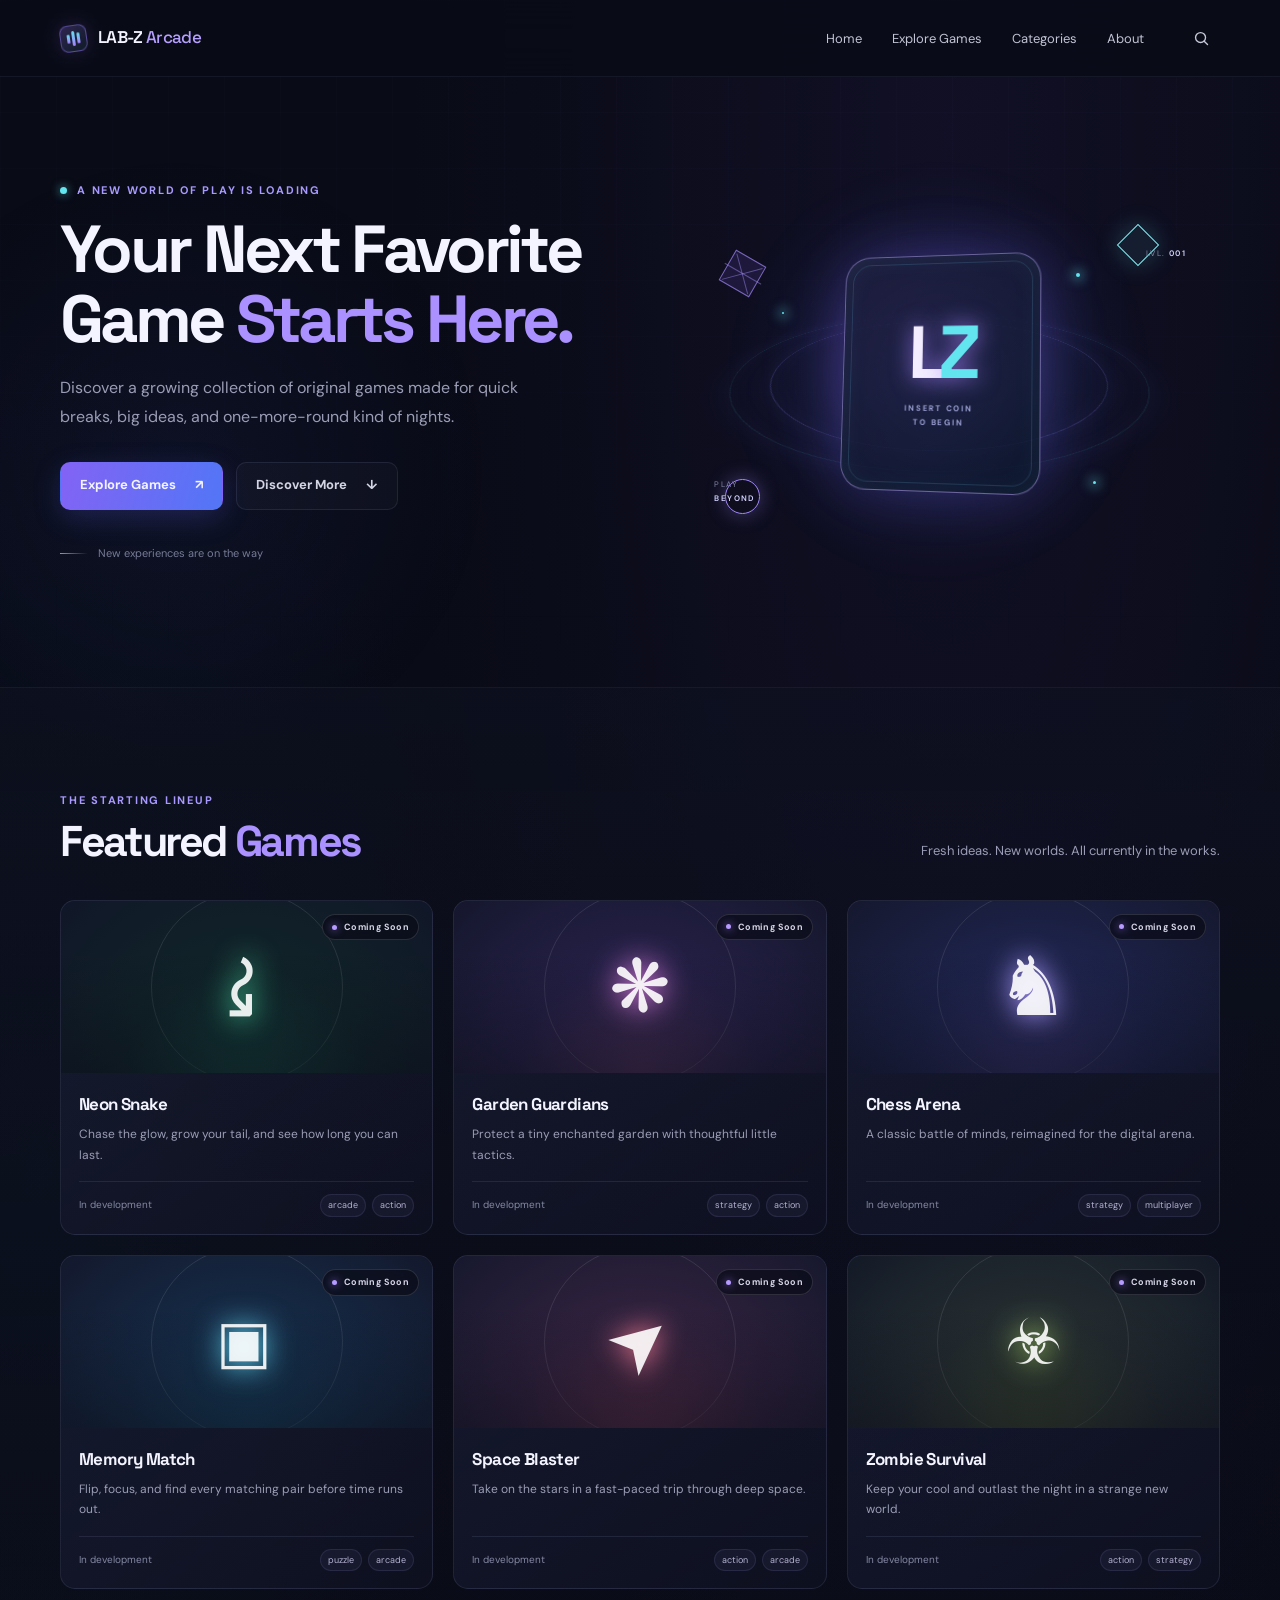
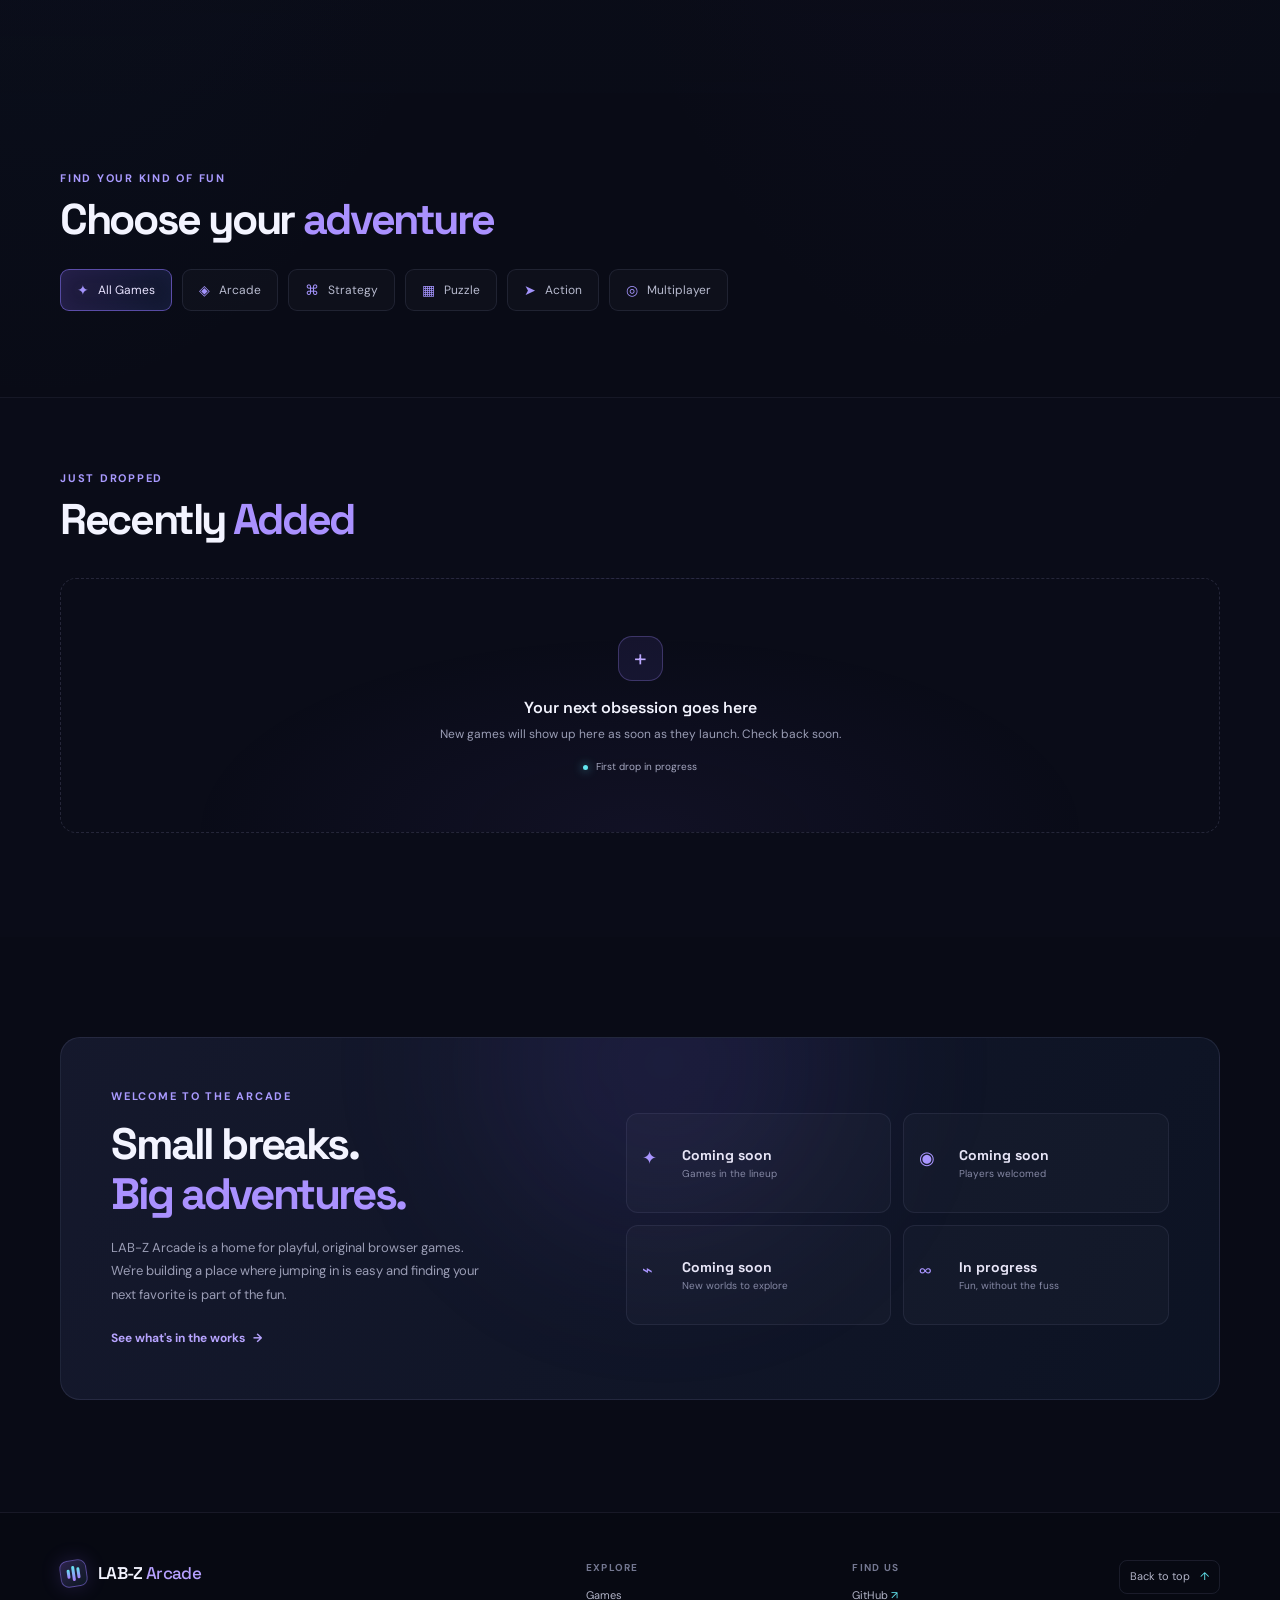
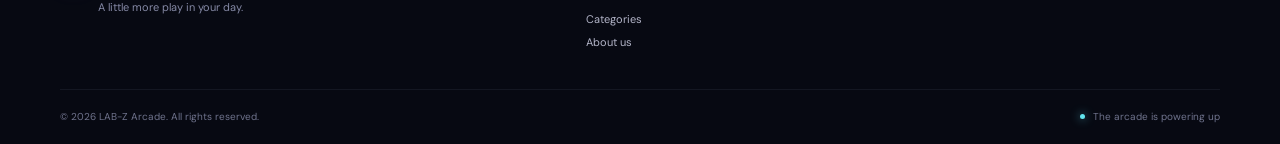
==== index.html @ 56496c16 "Stage 1: homepage foundation" ====
<!doctype html>
<html lang="en">
<head>
  <meta charset="utf-8">
  <meta name="viewport" content="width=device-width, initial-scale=1">
  <meta name="theme-color" content="#090b16">
  <meta name="description" content="Discover your next favorite browser game at LAB-Z Arcade. A home for bold, original games—coming soon.">
  <title>LAB-Z Arcade — Your Next Favorite Game Starts Here</title>
  <link rel="preconnect" href="https://fonts.googleapis.com">
  <link rel="preconnect" href="https://fonts.gstatic.com" crossorigin>
  <link href="https://fonts.googleapis.com/css2?family=DM+Sans:wght@400;500;600;700&family=Space+Grotesk:wght@400;500;600;700&display=swap" rel="stylesheet">
  <link rel="stylesheet" href="css/style.css">
  <link rel="stylesheet" href="css/responsive.css">
  <script src="js/games.js" defer></script>
  <script src="js/app.js" defer></script>
</head>
<body>
  <a class="skip-link" href="#main">Skip to content</a>
  <header class="site-header" id="top">
    <nav class="navbar page-shell" aria-label="Main navigation">
      <a class="brand" href="#top" aria-label="LAB-Z Arcade home">
        <span class="brand-mark" aria-hidden="true"><span></span><span></span><span></span></span>
        <span>LAB-Z <strong>Arcade</strong></span>
      </a>
      <button class="menu-toggle icon-button" type="button" aria-expanded="false" aria-controls="primary-menu" aria-label="Open navigation menu">
        <span></span><span></span>
      </button>
      <div class="nav-panel" id="primary-menu">
        <ul class="nav-links">
          <li><a href="#top">Home</a></li>
          <li><a href="#games">Explore Games</a></li>
          <li><a href="#categories">Categories</a></li>
          <li><a href="#about">About</a></li>
        </ul>
        <div class="nav-search">
          <label class="sr-only" for="game-search">Search games</label>
          <input id="game-search" class="search-input" type="search" placeholder="Search games..." autocomplete="off" tabindex="-1">
          <button class="search-toggle icon-button" type="button" aria-label="Open game search" aria-expanded="false" aria-controls="game-search">
            <svg viewBox="0 0 24 24" aria-hidden="true"><circle cx="10.8" cy="10.8" r="6.3"></circle><path d="m15.4 15.4 4.2 4.2"></path></svg>
          </button>
        </div>
      </div>
    </nav>
  </header>

  <main id="main">
    <section class="hero page-shell" aria-labelledby="hero-title">
      <div class="hero-copy">
        <p class="eyebrow"><span class="status-dot"></span> A new world of play is loading</p>
        <h1 id="hero-title">Your Next Favorite Game <span>Starts Here.</span></h1>
        <p class="hero-description">Discover a growing collection of original games made for quick breaks, big ideas, and one-more-round kind of nights.</p>
        <div class="hero-actions">
          <a class="button button-primary" href="#games">Explore Games <span aria-hidden="true">↗</span></a>
          <a class="button button-quiet" href="#about">Discover More <span aria-hidden="true">↓</span></a>
        </div>
        <div class="hero-note"><span class="note-line"></span> New experiences are on the way</div>
      </div>
      <div class="hero-art" role="img" aria-label="Abstract neon arcade portal with floating geometric shapes">
        <div class="art-orbit orbit-one"></div>
        <div class="art-orbit orbit-two"></div>
        <div class="art-glow"></div>
        <div class="art-core"><span class="core-symbol">L<span>Z</span></span><span class="core-caption">INSERT COIN<br>TO BEGIN</span></div>
        <span class="float-shape shape-diamond"></span>
        <span class="float-shape shape-ring"></span>
        <span class="float-shape shape-cube" aria-hidden="true"><i></i><i></i><i></i></span>
        <span class="art-spark spark-one"></span><span class="art-spark spark-two"></span><span class="art-spark spark-three"></span>
        <span class="art-label label-left">PLAY<br><b>BEYOND</b></span>
        <span class="art-label label-right">LVL. <b>001</b></span>
      </div>
    </section>

    <section class="featured-section section-space" id="games" aria-labelledby="games-title">
      <div class="page-shell">
        <div class="section-heading">
          <div>
            <p class="eyebrow">The starting lineup</p>
            <h2 id="games-title">Featured <span>Games</span></h2>
          </div>
          <p class="section-intro">Fresh ideas. New worlds. All currently in the works.</p>
        </div>
        <div class="game-grid" id="game-grid" aria-live="polite"></div>
        <p class="filter-empty" id="filter-empty" hidden>No games match that search. Try another title or category.</p>
      </div>
    </section>

    <section class="category-section section-space" id="categories" aria-labelledby="categories-title">
      <div class="page-shell">
        <div class="section-heading compact-heading">
          <div>
            <p class="eyebrow">Find your kind of fun</p>
            <h2 id="categories-title">Choose your <span>adventure</span></h2>
          </div>
        </div>
        <div class="category-list" role="group" aria-label="Filter games by category">
          <button class="category-chip is-active" type="button" data-category="all" aria-pressed="true"><span aria-hidden="true">✦</span> All Games</button>
          <button class="category-chip" type="button" data-category="arcade" aria-pressed="false"><span aria-hidden="true">◈</span> Arcade</button>
          <button class="category-chip" type="button" data-category="strategy" aria-pressed="false"><span aria-hidden="true">⌘</span> Strategy</button>
          <button class="category-chip" type="button" data-category="puzzle" aria-pressed="false"><span aria-hidden="true">▦</span> Puzzle</button>
          <button class="category-chip" type="button" data-category="action" aria-pressed="false"><span aria-hidden="true">➤</span> Action</button>
          <button class="category-chip" type="button" data-category="multiplayer" aria-pressed="false"><span aria-hidden="true">◎</span> Multiplayer</button>
        </div>
      </div>
    </section>

    <section class="recent-section section-space" aria-labelledby="recent-title">
      <div class="page-shell">
        <div class="section-heading">
          <div>
            <p class="eyebrow">Just dropped</p>
            <h2 id="recent-title">Recently <span>Added</span></h2>
          </div>
        </div>
        <div class="recent-empty">
          <div class="empty-icon" aria-hidden="true"><span>+</span></div>
          <p class="empty-kicker">Your next obsession goes here</p>
          <p>New games will show up here as soon as they launch. Check back soon.</p>
          <span class="coming-soon-pill"><span class="status-dot"></span> First drop in progress</span>
        </div>
      </div>
    </section>

    <section class="about-section section-space" id="about" aria-labelledby="about-title">
      <div class="page-shell about-panel">
        <div class="about-copy">
          <p class="eyebrow">Welcome to the arcade</p>
          <h2 id="about-title">Small breaks.<br><span>Big adventures.</span></h2>
          <p>LAB-Z Arcade is a home for playful, original browser games. We're building a place where jumping in is easy and finding your next favorite is part of the fun.</p>
          <a class="text-link" href="#games">See what's in the works <span aria-hidden="true">→</span></a>
        </div>
        <div class="stats-grid" aria-label="Arcade details">
          <div class="stat-card"><span class="stat-icon" aria-hidden="true">✦</span><strong>Coming soon</strong><span>Games in the lineup</span></div>
          <div class="stat-card"><span class="stat-icon" aria-hidden="true">◉</span><strong>Coming soon</strong><span>Players welcomed</span></div>
          <div class="stat-card"><span class="stat-icon" aria-hidden="true">⌁</span><strong>Coming soon</strong><span>New worlds to explore</span></div>
          <div class="stat-card"><span class="stat-icon" aria-hidden="true">∞</span><strong>In progress</strong><span>Fun, without the fuss</span></div>
        </div>
      </div>
    </section>
  </main>

  <footer class="site-footer">
    <div class="page-shell footer-main">
      <div class="footer-brand">
        <a class="brand" href="#top" aria-label="LAB-Z Arcade home">
          <span class="brand-mark" aria-hidden="true"><span></span><span></span><span></span></span>
          <span>LAB-Z <strong>Arcade</strong></span>
        </a>
        <p>A little more play in your day.</p>
      </div>
      <div class="footer-nav">
        <p class="footer-label">Explore</p>
        <a href="#games">Games</a>
        <a href="#categories">Categories</a>
        <a href="#about">About us</a>
      </div>
      <div class="footer-nav">
        <p class="footer-label">Find us</p>
        <a href="https://github.com/" target="_blank" rel="noopener noreferrer">GitHub <span aria-hidden="true">↗</span></a>
      </div>
      <a class="back-to-top" href="#top">Back to top <span aria-hidden="true">↑</span></a>
    </div>
    <div class="page-shell footer-bottom">
      <span>© <span id="current-year"></span> LAB-Z Arcade. All rights reserved.</span>
      <span class="footer-status"><span class="status-dot"></span> The arcade is powering up</span>
    </div>
  </footer>
</body>
</html>
---- css/style.css ----
:root {
  color-scheme: dark;
  --bg: #090b16;
  --bg-soft: #0e1120;
  --surface: rgba(20, 24, 43, .78);
  --surface-solid: #121629;
  --line: rgba(165, 175, 219, .12);
  --text: #f3f4ff;
  --muted: #9a9db5;
  --purple: #a77bff;
  --blue: #638aff;
  --cyan: #62e5ee;
  --font-display: "Space Grotesk", "Segoe UI", sans-serif;
  --font-body: "DM Sans", "Segoe UI", sans-serif;
}

* { box-sizing: border-box; }
html { scroll-behavior: smooth; scroll-padding-top: 92px; }
body {
  min-width: 320px;
  margin: 0;
  overflow-x: hidden;
  background:
    radial-gradient(ellipse at 74% 4%, rgba(74, 49, 146, .12), transparent 34rem),
    radial-gradient(ellipse at 3% 35%, rgba(29, 90, 139, .08), transparent 30rem),
    var(--bg);
  color: var(--text);
  font-family: var(--font-body);
  font-size: 15px;
  line-height: 1.6;
}
body::before {
  position: fixed;
  z-index: -1;
  inset: 0;
  background-image: linear-gradient(rgba(138, 150, 210, .025) 1px, transparent 1px), linear-gradient(90deg, rgba(138, 150, 210, .025) 1px, transparent 1px);
  background-size: 56px 56px;
  content: "";
  mask-image: linear-gradient(to bottom, black, transparent 78%);
  pointer-events: none;
}
a { color: inherit; text-decoration: none; }
button, input { font: inherit; }
button { color: inherit; }
button:focus-visible, a:focus-visible, input:focus-visible {
  outline: 2px solid var(--cyan);
  outline-offset: 4px;
}
::selection { color: #080a13; background: var(--cyan); }
.page-shell { width: min(1160px, calc(100% - 64px)); margin-inline: auto; }
.section-space { padding-block: 104px; }
.sr-only {
  position: absolute;
  width: 1px;
  height: 1px;
  overflow: hidden;
  clip: rect(0, 0, 0, 0);
  white-space: nowrap;
  clip-path: inset(50%);
}
.skip-link {
  position: fixed;
  z-index: 20;
  top: 12px;
  left: 12px;
  padding: 10px 16px;
  transform: translateY(-160%);
  border-radius: 8px;
  background: var(--cyan);
  color: #090b16;
  font-weight: 700;
}
.skip-link:focus { transform: translateY(0); }

.site-header {
  position: sticky;
  z-index: 10;
  top: 0;
  border-bottom: 1px solid rgba(165, 175, 219, .08);
  background: rgba(9, 11, 22, .82);
  backdrop-filter: blur(18px);
}
.navbar { display: flex; min-height: 76px; align-items: center; justify-content: space-between; }
.brand { display: inline-flex; align-items: center; gap: 11px; font-family: var(--font-display); font-size: 17px; font-weight: 600; letter-spacing: -.04em; white-space: nowrap; }
.brand strong { color: #b6a0ff; font-weight: 500; }
.brand-mark { display: inline-flex; width: 27px; height: 27px; align-items: center; justify-content: center; gap: 2px; border: 1px solid rgba(149, 122, 255, .48); border-radius: 8px; background: linear-gradient(145deg, rgba(160, 116, 255, .25), rgba(90, 221, 239, .08)); box-shadow: 0 0 20px rgba(151, 110, 255, .18); transform: rotate(-8deg); }
.brand-mark span { width: 3px; border-radius: 5px; background: linear-gradient(var(--cyan), var(--purple)); }
.brand-mark span:nth-child(1) { height: 9px; }
.brand-mark span:nth-child(2) { height: 15px; }
.brand-mark span:nth-child(3) { height: 11px; }
.nav-panel, .nav-links { display: flex; align-items: center; }
.nav-panel { gap: 30px; }
.nav-links { gap: 30px; margin: 0; padding: 0; list-style: none; }
.nav-links a { color: #c2c4d5; font-size: 13px; transition: color .2s ease; }
.nav-links a:hover, .footer-nav a:hover { color: var(--cyan); }
.nav-search { display: flex; align-items: center; gap: 8px; }
.search-input { width: 0; min-width: 0; padding: 8px 0; border: 0; border-bottom: 1px solid transparent; outline: 0; background: transparent; color: var(--text); opacity: 0; transition: width .25s ease, opacity .2s ease, border-color .2s ease; }
.nav-search.is-open .search-input { width: 180px; border-color: rgba(98, 229, 238, .38); opacity: 1; }
.search-input::placeholder { color: #777b96; }
.icon-button { display: inline-grid; width: 38px; height: 38px; place-items: center; padding: 0; border: 1px solid transparent; border-radius: 10px; background: transparent; cursor: pointer; transition: border-color .2s ease, background .2s ease; }
.icon-button:hover { border-color: var(--line); background: rgba(255,255,255,.04); }
.search-toggle svg { width: 19px; fill: none; stroke: #c7c9da; stroke-linecap: round; stroke-width: 1.7; }
.menu-toggle { display: none; }

.hero { position: relative; display: grid; min-height: 610px; grid-template-columns: 1fr 1fr; align-items: center; gap: 36px; padding-block: 72px 92px; }
.hero::after { position: absolute; z-index: -1; top: 11%; left: -18%; width: 650px; height: 650px; border-radius: 50%; background: radial-gradient(circle, rgba(55, 75, 181, .09), transparent 68%); content: ""; animation: ambient 10s ease-in-out infinite alternate; }
.hero-copy { position: relative; z-index: 1; max-width: 565px; }
.eyebrow { margin: 0 0 16px; color: #a99aff; font-size: 11px; font-weight: 700; letter-spacing: .16em; text-transform: uppercase; }
.hero .eyebrow { display: flex; align-items: center; gap: 10px; }
.status-dot { display: inline-block; width: 7px; height: 7px; flex: 0 0 auto; border-radius: 50%; background: var(--cyan); box-shadow: 0 0 10px rgba(98, 229, 238, .76); }
h1, h2, p { margin-top: 0; }
h1, h2 { font-family: var(--font-display); letter-spacing: -.055em; }
h1 { max-width: 600px; margin-bottom: 20px; font-size: clamp(46px, 5.2vw, 69px); line-height: 1.04; }
h1 span, h2 span { color: #aa91ff; }
.hero-description { max-width: 475px; margin-bottom: 30px; color: var(--muted); font-size: 16px; line-height: 1.8; }
.hero-actions { display: flex; flex-wrap: wrap; align-items: center; gap: 13px; }
.button { display: inline-flex; min-height: 48px; align-items: center; justify-content: center; gap: 19px; padding: 0 19px; border: 1px solid transparent; border-radius: 10px; font-size: 13px; font-weight: 700; transition: transform .2s ease, box-shadow .2s ease, border-color .2s ease, background .2s ease; }
.button:hover { transform: translateY(-2px); }
.button-primary { background: linear-gradient(105deg, #8363f5, #5276f6); box-shadow: 0 8px 28px rgba(99, 99, 246, .22); }
.button-primary:hover { box-shadow: 0 10px 34px rgba(99, 99, 246, .4); }
.button-quiet { border-color: var(--line); background: rgba(255,255,255,.025); color: #d3d4e4; }
.button-quiet:hover { border-color: rgba(98, 229, 238, .35); background: rgba(98, 229, 238, .05); }
.hero-note { display: flex; align-items: center; gap: 10px; margin-top: 35px; color: #777b96; font-size: 11px; }
.note-line { width: 28px; height: 1px; background: linear-gradient(90deg, var(--purple), transparent); }

.hero-art { position: relative; display: grid; min-height: 430px; place-items: center; isolation: isolate; perspective: 700px; }
.hero-art::before { position: absolute; z-index: -2; width: 76%; aspect-ratio: 1; border-radius: 50%; background: radial-gradient(circle, rgba(112, 80, 233, .22), rgba(48, 74, 165, .09) 42%, transparent 70%); content: ""; }
.art-orbit { position: absolute; width: 330px; height: 330px; border: 1px solid rgba(141, 132, 255, .24); border-radius: 50%; transform: rotateX(68deg) rotateZ(-24deg); box-shadow: 0 0 32px rgba(99, 99, 246, .08), inset 0 0 28px rgba(99, 99, 246, .06); }
.orbit-two { width: 405px; height: 405px; border-color: rgba(83, 218, 237, .12); transform: rotateX(69deg) rotateZ(39deg); }
.art-glow { position: absolute; width: 178px; height: 178px; border-radius: 50%; background: linear-gradient(140deg, rgba(142, 100, 255, .42), rgba(67, 194, 240, .24)); filter: blur(42px); animation: glow 4s ease-in-out infinite alternate; }
.art-core { position: relative; display: flex; width: 202px; height: 238px; flex-direction: column; align-items: center; justify-content: center; gap: 12px; border: 1px solid rgba(189, 171, 255, .51); border-radius: 26px; background: linear-gradient(145deg, rgba(30, 30, 63, .85), rgba(12, 21, 43, .8)); box-shadow: 0 0 60px rgba(116, 94, 255, .24), inset 0 0 30px rgba(98, 229, 238, .07); transform: rotateY(-12deg) rotateX(5deg); }
.art-core::before { position: absolute; inset: 7px; border: 1px solid rgba(116, 220, 244, .15); border-radius: 20px; content: ""; }
.core-symbol { color: #f3edff; font-family: var(--font-display); font-size: 75px; font-weight: 700; letter-spacing: -.13em; line-height: 1; text-shadow: 0 0 22px rgba(165, 131, 255, .8); }
.core-symbol span { color: var(--cyan); }
.core-caption { color: #9da2d6; font-size: 8px; font-weight: 700; letter-spacing: .22em; line-height: 1.65; text-align: center; }
.float-shape { position: absolute; display: block; }
.shape-diamond { top: 17%; right: 12%; width: 30px; height: 30px; border: 1px solid #83e9ee; background: rgba(98, 229, 238, .08); box-shadow: 0 0 24px rgba(98, 229, 238, .25); transform: rotate(45deg); animation: drift 5s ease-in-out infinite; }
.shape-ring { bottom: 17%; left: 12%; width: 35px; height: 35px; border: 1px solid #a48aff; border-radius: 50%; box-shadow: 0 0 19px rgba(164, 138, 255, .35); animation: drift 6s ease-in-out infinite reverse; }
.shape-cube { top: 23%; left: 12%; display: flex; width: 35px; height: 35px; align-items: center; justify-content: center; border: 1px solid rgba(169, 145, 255, .65); background: rgba(79, 61, 143, .25); transform: rotate(30deg); }
.shape-cube i { position: absolute; width: 1px; height: 42px; background: rgba(169, 145, 255, .45); transform: rotate(45deg); }
.shape-cube i:nth-child(2) { transform: rotate(-45deg); }
.shape-cube i:nth-child(3) { width: 42px; height: 1px; transform: none; }
.art-spark { position: absolute; width: 4px; height: 4px; border-radius: 50%; background: var(--cyan); box-shadow: 0 0 12px 3px rgba(98, 229, 238, .55); }
.spark-one { top: 27%; right: 25%; }
.spark-two { bottom: 24%; right: 22%; width: 3px; height: 3px; }
.spark-three { top: 36%; left: 22%; width: 2px; height: 2px; }
.art-label { position: absolute; color: #8488a5; font-size: 8px; letter-spacing: .18em; line-height: 1.7; }
.art-label b { color: #d5d2ff; font-weight: 600; }
.label-left { bottom: 19%; left: 10%; }
.label-right { top: 21%; right: 6%; }

.featured-section { position: relative; border-top: 1px solid rgba(165,175,219,.07); background: linear-gradient(180deg, rgba(15,18,33,.52), rgba(12,14,26,.35)); }
.section-heading { display: flex; align-items: end; justify-content: space-between; gap: 28px; margin-bottom: 34px; }
.section-heading .eyebrow { margin-bottom: 7px; }
h2 { margin-bottom: 0; font-size: clamp(32px, 4vw, 43px); line-height: 1.15; }
.section-intro { max-width: 310px; margin-bottom: 4px; color: var(--muted); font-size: 13px; text-align: right; }
.game-grid { display: grid; grid-template-columns: repeat(3, minmax(0, 1fr)); gap: 20px; }
.game-card { position: relative; min-width: 0; overflow: hidden; border: 1px solid var(--line); border-radius: 15px; background: linear-gradient(145deg, rgba(25,29,51,.88), rgba(15,18,33,.88)); transition: transform .24s ease, border-color .24s ease, box-shadow .24s ease; }
.game-card:hover { transform: translateY(-5px); border-color: rgba(158, 133, 255, .38); box-shadow: 0 16px 38px rgba(0, 0, 0, .24), 0 0 22px rgba(130, 101, 255, .06); }
.game-art { position: relative; display: grid; height: 172px; overflow: hidden; place-items: center; isolation: isolate; background: var(--card-background); }
.game-art::before { position: absolute; z-index: -1; inset: 0; background: linear-gradient(0deg, rgba(11,13,24,.5), transparent 70%); content: ""; }
.game-art::after { position: absolute; z-index: -2; top: 50%; left: 50%; width: 190px; height: 190px; border: 1px solid rgba(255,255,255,.1); border-radius: 50%; content: ""; transform: translate(-50%,-50%); }
.game-glyph { color: rgba(255,255,255,.9); font-family: var(--font-display); font-size: 74px; line-height: 1; text-shadow: 0 0 28px var(--glyph-glow); }
.game-art[data-art="snake"] { --card-background: radial-gradient(ellipse at 50% 115%, #14453e, #102328 48%, #101728); --glyph-glow: #50edb0; }
.game-art[data-art="garden"] { --card-background: radial-gradient(ellipse at 50% 110%, #4d3059, #241f45 48%, #15172d); --glyph-glow: #e783ed; }
.game-art[data-art="chess"] { --card-background: radial-gradient(ellipse at 50% 110%, #35316c, #1d234b 50%, #15182e); --glyph-glow: #a998ff; }
.game-art[data-art="memory"] { --card-background: radial-gradient(ellipse at 50% 110%, #16415f, #152944 50%, #13182c); --glyph-glow: #62dbfa; }
.game-art[data-art="space"] { --card-background: radial-gradient(ellipse at 50% 110%, #5b2d49, #30213d 48%, #16182e); --glyph-glow: #ff829c; }
.game-art[data-art="zombie"] { --card-background: radial-gradient(ellipse at 50% 110%, #3c4930, #242c30 48%, #131a27); --glyph-glow: #b4e56f; }
.game-art[data-art="snake"] .game-glyph { transform: rotate(90deg); }
.game-art[data-art="garden"] .game-glyph { transform: rotate(-8deg); }
.game-art[data-art="chess"] .game-glyph { font-size: 82px; }
.game-art[data-art="memory"] .game-glyph { font-size: 59px; letter-spacing: .1em; }
.game-art[data-art="space"] .game-glyph { transform: rotate(-40deg); }
.game-art[data-art="zombie"] .game-glyph { font-size: 64px; }
.game-badge { position: absolute; top: 13px; right: 13px; display: inline-flex; align-items: center; gap: 7px; padding: 5px 9px; border: 1px solid rgba(255,255,255,.13); border-radius: 20px; background: rgba(10,12,24,.72); color: #d5d4e6; font-size: 9px; font-weight: 700; letter-spacing: .04em; backdrop-filter: blur(8px); }
.game-badge::before { width: 5px; height: 5px; border-radius: 50%; background: #b59aff; box-shadow: 0 0 8px #a77bff; content: ""; }
.game-info { padding: 18px 18px 17px; }
.game-info h3 { margin: 0 0 6px; font-family: var(--font-display); font-size: 17px; letter-spacing: -.035em; }
.game-info p { min-height: 42px; margin: 0 0 15px; color: var(--muted); font-size: 12px; line-height: 1.7; }
.game-meta { display: flex; align-items: center; justify-content: space-between; gap: 10px; padding-top: 12px; border-top: 1px solid var(--line); color: #8589a5; font-size: 10px; }
.game-categories { display: flex; flex-wrap: wrap; gap: 6px; }
.game-tag { padding: 3px 7px; border: 1px solid rgba(157,146,224,.13); border-radius: 20px; background: rgba(157,146,224,.06); color: #b4b1d1; font-size: 9px; }
.filter-empty { margin: 20px 0 0; padding: 26px; border: 1px dashed var(--line); border-radius: 12px; color: var(--muted); text-align: center; }

.category-section { padding-top: 77px; padding-bottom: 86px; }
.compact-heading { margin-bottom: 25px; }
.category-list { display: flex; flex-wrap: wrap; gap: 10px; }
.category-chip { display: inline-flex; min-height: 42px; align-items: center; gap: 9px; padding: 0 16px; border: 1px solid var(--line); border-radius: 9px; background: rgba(255,255,255,.025); color: #b8bbcf; font-size: 12px; cursor: pointer; transition: color .2s ease, border-color .2s ease, background .2s ease, box-shadow .2s ease; }
.category-chip span { color: #a393fb; font-size: 14px; }
.category-chip:hover { border-color: rgba(158, 133, 255, .4); color: var(--text); }
.category-chip.is-active { border-color: rgba(143, 118, 255, .55); background: linear-gradient(110deg, rgba(132, 98, 240, .2), rgba(73, 113, 226, .12)); color: #e8e3ff; box-shadow: inset 0 0 18px rgba(143, 118, 255, .06); }

.recent-section { padding-top: 72px; border-top: 1px solid rgba(165,175,219,.07); background: rgba(14,17,31,.38); }
.recent-empty { display: flex; min-height: 255px; flex-direction: column; align-items: center; justify-content: center; padding: 32px 20px; border: 1px dashed rgba(159, 159, 205, .18); border-radius: 16px; background: radial-gradient(ellipse at 50% 100%, rgba(108, 79, 194, .08), transparent 55%); text-align: center; }
.empty-icon { display: grid; width: 45px; height: 45px; margin-bottom: 14px; place-items: center; border: 1px solid rgba(164,139,255,.28); border-radius: 14px; background: rgba(132,98,240,.1); color: #bba8ff; font-size: 23px; }
.empty-kicker { margin-bottom: 4px; font-family: var(--font-display); font-size: 16px; font-weight: 600; }
.recent-empty > p:not(.empty-kicker) { max-width: 410px; margin-bottom: 15px; color: var(--muted); font-size: 12px; }
.coming-soon-pill { display: inline-flex; align-items: center; gap: 8px; color: #a6a8c0; font-size: 10px; }
.coming-soon-pill .status-dot { width: 5px; height: 5px; }

.about-section { padding-top: 100px; padding-bottom: 112px; }
.about-panel { position: relative; display: grid; grid-template-columns: .9fr 1.1fr; gap: 70px; padding: 50px; overflow: hidden; border: 1px solid var(--line); border-radius: 20px; background: linear-gradient(120deg, rgba(23,26,47,.9), rgba(14,20,37,.9)); }
.about-panel::before { position: absolute; top: -150px; left: 37%; width: 350px; height: 350px; border-radius: 50%; background: rgba(106, 81, 215, .12); filter: blur(80px); content: ""; pointer-events: none; }
.about-copy, .stats-grid { position: relative; }
.about-copy .eyebrow { margin-bottom: 13px; }
.about-copy h2 { margin-bottom: 16px; font-size: clamp(34px, 4vw, 44px); }
.about-copy > p:not(.eyebrow) { max-width: 375px; margin-bottom: 19px; color: var(--muted); font-size: 13px; line-height: 1.8; }
.text-link { color: #b7a4ff; font-size: 12px; font-weight: 700; }
.text-link span { padding-left: 5px; }
.text-link:hover { color: var(--cyan); }
.stats-grid { display: grid; grid-template-columns: repeat(2, minmax(0, 1fr)); gap: 12px; align-content: center; }
.stat-card { display: grid; min-height: 100px; grid-template-columns: 30px 1fr; align-content: center; column-gap: 10px; padding: 15px; border: 1px solid rgba(165,175,219,.1); border-radius: 12px; background: rgba(255,255,255,.025); }
.stat-icon { grid-row: span 2; color: #a995ff; font-size: 18px; }
.stat-card strong { color: #e7e5f7; font-family: var(--font-display); font-size: 14px; }
.stat-card > span:last-child { color: #8589a5; font-size: 10px; }

.site-footer { border-top: 1px solid rgba(165,175,219,.1); background: rgba(7,9,17,.6); }
.footer-main { display: grid; grid-template-columns: 1.5fr .7fr .7fr auto; gap: 40px; padding-block: 47px 37px; }
.footer-brand > p { margin: 12px 0 0 38px; color: #8589a5; font-size: 11px; }
.footer-nav { display: flex; flex-direction: column; align-items: flex-start; gap: 6px; }
.footer-label { margin: 0 0 5px; color: #747891; font-size: 10px; font-weight: 700; letter-spacing: .13em; text-transform: uppercase; }
.footer-nav a, .back-to-top { color: #b3b5c8; font-size: 11px; transition: color .2s ease; }
.footer-nav a span { color: var(--cyan); }
.back-to-top { align-self: start; padding: 7px 10px; border: 1px solid var(--line); border-radius: 8px; }
.back-to-top span { padding-left: 7px; color: var(--cyan); }
.back-to-top:hover { border-color: rgba(98,229,238,.35); color: var(--cyan); }
.footer-bottom { display: flex; min-height: 55px; align-items: center; justify-content: space-between; gap: 15px; border-top: 1px solid rgba(165,175,219,.08); color: #70748d; font-size: 10px; }
.footer-status { display: inline-flex; align-items: center; gap: 8px; }
.footer-status .status-dot { width: 5px; height: 5px; }

@keyframes ambient { from { opacity: .6; transform: translateY(-7px); } to { opacity: 1; transform: translateY(12px); } }
@keyframes glow { from { opacity: .6; transform: scale(.88); } to { opacity: 1; transform: scale(1.12); } }
@keyframes drift { 0%, 100% { translate: 0 0; } 50% { translate: 0 -12px; } }

@media (prefers-reduced-motion: reduce) {
  *, *::before, *::after { scroll-behavior: auto !important; animation-duration: .01ms !important; animation-iteration-count: 1 !important; transition-duration: .01ms !important; }
}
---- css/responsive.css ----
@media (max-width: 900px) {
  .page-shell { width: min(100% - 48px, 760px); }
  .nav-panel { gap: 18px; }
  .nav-links { gap: 19px; }
  .nav-links a { font-size: 12px; }
  .hero { min-height: 560px; gap: 10px; }
  .hero-art { min-height: 365px; transform: scale(.88); }
  .game-grid { grid-template-columns: repeat(2, minmax(0, 1fr)); }
  .about-panel { gap: 35px; padding: 38px; }
  .footer-main { grid-template-columns: 1.2fr .7fr .7fr; }
  .back-to-top { grid-column: 3; grid-row: 1; justify-self: end; }
}

@media (max-width: 680px) {
  html { scroll-padding-top: 72px; }
  .page-shell { width: calc(100% - 40px); }
  .hero { overflow: clip; }
  .section-space { padding-block: 72px; }
  .navbar { min-height: 66px; }
  .menu-toggle { display: inline-flex; flex-direction: column; justify-content: center; gap: 5px; }
  .menu-toggle span { display: block; width: 18px; height: 2px; border-radius: 2px; background: #d9d9e8; transition: transform .2s ease; }
  .menu-toggle[aria-expanded="true"] span:first-child { transform: translateY(3.5px) rotate(45deg); }
  .menu-toggle[aria-expanded="true"] span:last-child { transform: translateY(-3.5px) rotate(-45deg); }
  .nav-panel { position: absolute; top: calc(100% + 1px); right: 0; left: 0; display: none; align-items: stretch; gap: 14px; padding: 15px 20px 20px; border-bottom: 1px solid var(--line); background: rgba(10,12,24,.98); box-shadow: 0 18px 28px rgba(0,0,0,.25); }
  .nav-panel.is-open { display: flex; flex-direction: column; }
  .nav-links { display: flex; flex-direction: column; align-items: stretch; gap: 0; }
  .nav-links li { border-bottom: 1px solid rgba(165,175,219,.08); }
  .nav-links a { display: block; padding: 12px 3px; font-size: 14px; }
  .nav-search { justify-content: flex-end; }
  .nav-search.is-open { justify-content: space-between; }
  .nav-search.is-open .search-input { width: 100%; }
  .search-input { order: 0; }
  .search-toggle { flex: 0 0 auto; }
  .hero { min-height: 0; grid-template-columns: 1fr; gap: 0; padding-block: 65px 54px; }
  .hero-copy { max-width: 530px; }
  h1 { max-width: 500px; font-size: clamp(44px, 11vw, 62px); }
  .hero-description { max-width: 450px; font-size: 14px; }
  .hero-art { min-height: 330px; margin: -4px -22px -12px; transform: scale(.83); }
  .hero-note { margin-top: 25px; }
  .section-heading { align-items: flex-start; flex-direction: column; gap: 10px; margin-bottom: 25px; }
  .section-intro { max-width: none; text-align: left; }
  .game-grid { gap: 13px; }
  .game-art { height: 145px; }
  .game-info { padding: 14px 13px; }
  .game-info h3 { font-size: 15px; }
  .game-info p { min-height: 58px; font-size: 11px; }
  .game-meta { align-items: flex-start; flex-direction: column; }
  .category-section { padding-block: 60px; }
  .category-list { gap: 8px; }
  .category-chip { min-height: 39px; padding-inline: 12px; font-size: 11px; }
  .recent-section { padding-top: 62px; }
  .about-section { padding-block: 72px; }
  .about-panel { grid-template-columns: 1fr; gap: 30px; padding: 28px 22px; }
  .stats-grid { gap: 9px; }
  .stat-card { min-height: 88px; grid-template-columns: 24px 1fr; gap: 3px 6px; padding: 12px 10px; }
  .stat-card strong { font-size: 12px; }
  .stat-card > span:last-child { font-size: 9px; }
  .footer-main { grid-template-columns: 1fr 1fr; gap: 28px 20px; }
  .footer-brand { grid-column: 1 / -1; }
  .back-to-top { grid-column: 2; grid-row: 2; justify-self: start; }
}

@media (max-width: 420px) {
  .page-shell { width: calc(100% - 32px); }
  .hero { padding-top: 53px; }
  .hero-art { min-height: 280px; margin-inline: -35px; transform: scale(.72); }
  .hero-actions { gap: 8px; }
  .button { min-height: 45px; gap: 12px; padding-inline: 14px; font-size: 12px; }
  .game-grid { grid-template-columns: 1fr; }
  .game-art { height: 175px; }
  .game-info p { min-height: 0; }
  .game-meta { align-items: center; flex-direction: row; }
  .footer-bottom { align-items: flex-start; flex-direction: column; justify-content: center; gap: 5px; padding-block: 13px; }
}
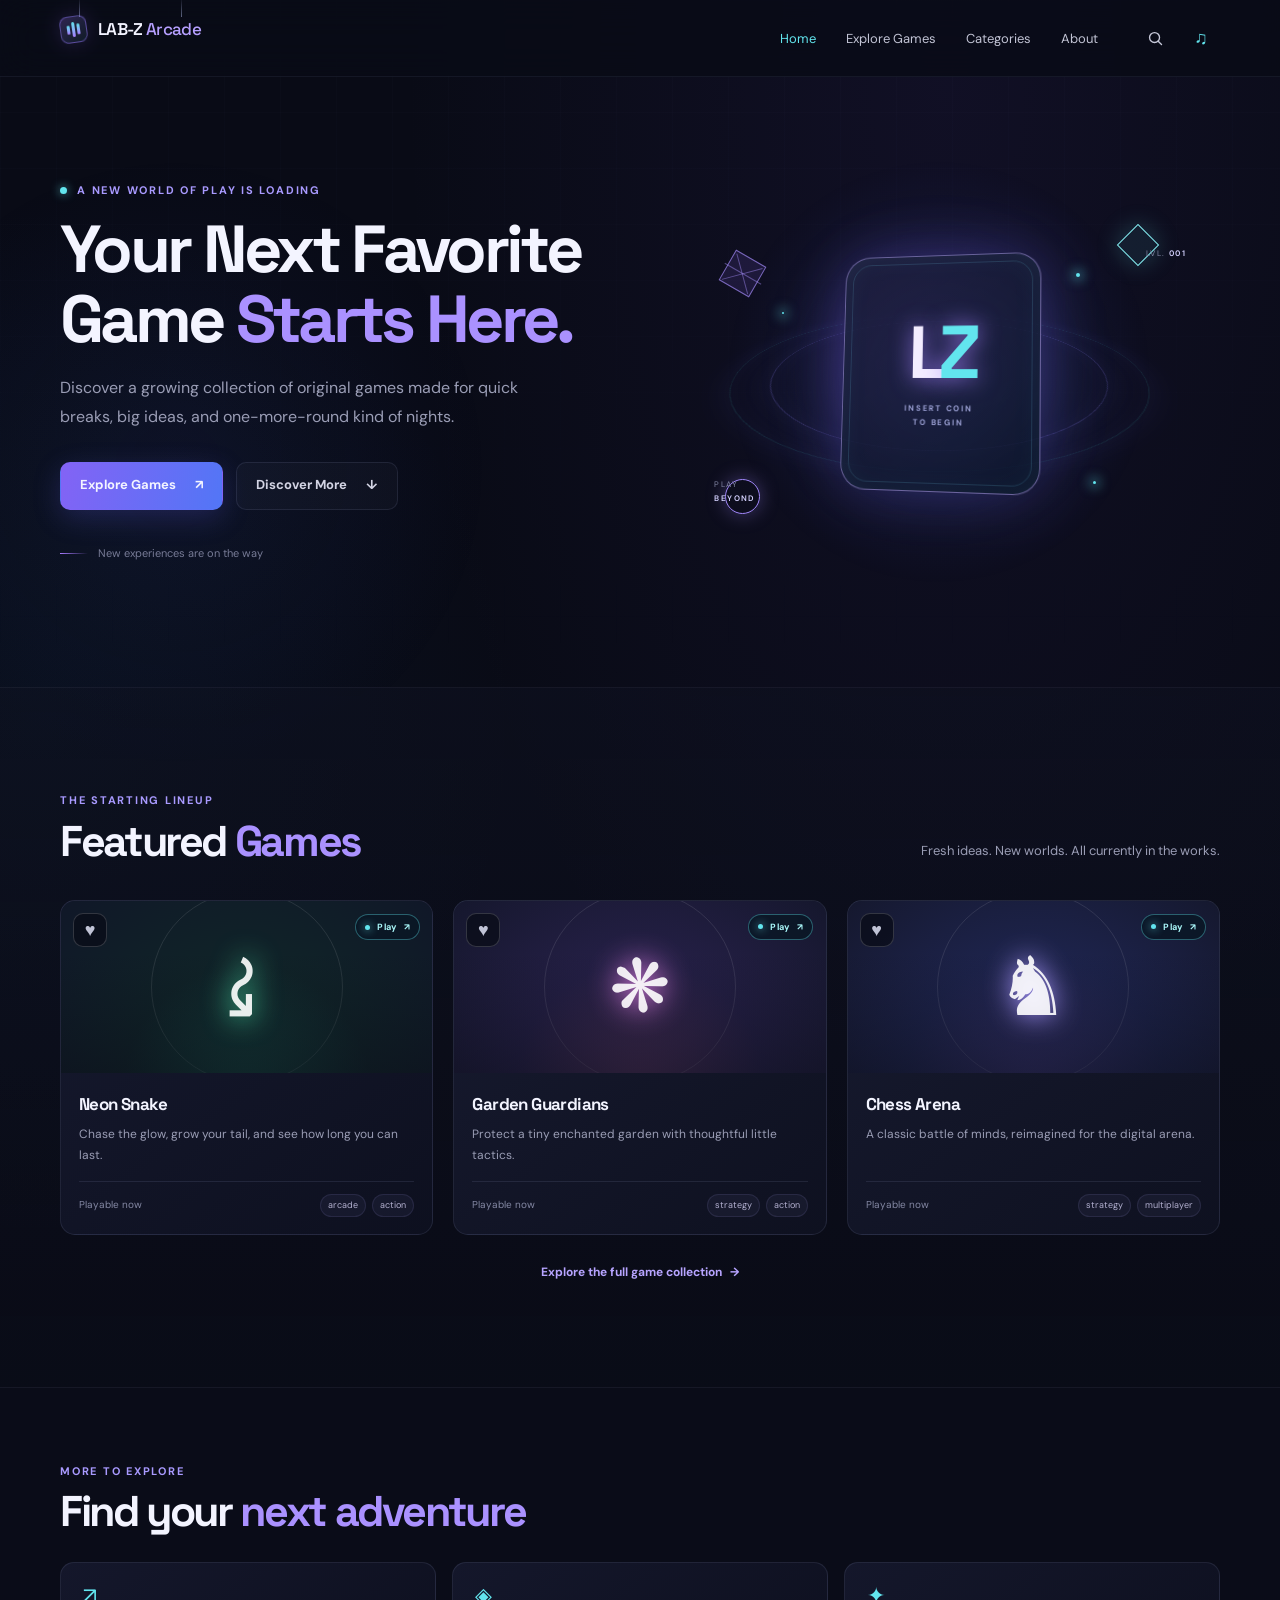
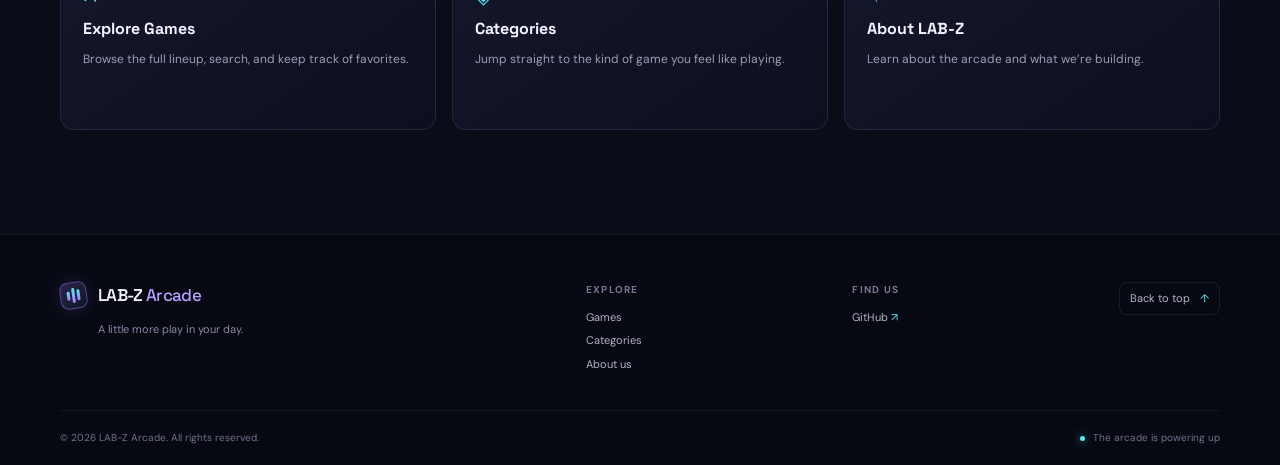
==== commit 9f17bf53: "Arcade upgrades: sound, favorites, recently played, animations, separate pages" ====
--- a/index.html
+++ b/index.html
@@ -4,13 +4,14 @@
   <meta charset="utf-8">
   <meta name="viewport" content="width=device-width, initial-scale=1">
   <meta name="theme-color" content="#090b16">
-  <meta name="description" content="Discover your next favorite browser game at LAB-Z Arcade. A home for bold, original games—coming soon.">
+  <meta name="description" content="Discover original browser games and find your next favorite at LAB-Z Arcade.">
   <title>LAB-Z Arcade — Your Next Favorite Game Starts Here</title>
   <link rel="preconnect" href="https://fonts.googleapis.com">
   <link rel="preconnect" href="https://fonts.gstatic.com" crossorigin>
   <link href="https://fonts.googleapis.com/css2?family=DM+Sans:wght@400;500;600;700&family=Space+Grotesk:wght@400;500;600;700&display=swap" rel="stylesheet">
   <link rel="stylesheet" href="css/style.css">
   <link rel="stylesheet" href="css/responsive.css">
+  <script src="js/settings.js" defer></script>
   <script src="js/games.js" defer></script>
   <script src="js/app.js" defer></script>
 </head>
@@ -18,19 +19,23 @@
   <a class="skip-link" href="#main">Skip to content</a>
   <header class="site-header" id="top">
     <nav class="navbar page-shell" aria-label="Main navigation">
-      <a class="brand" href="#top" aria-label="LAB-Z Arcade home">
-        <span class="brand-mark" aria-hidden="true"><span></span><span></span><span></span></span>
-        <span>LAB-Z <strong>Arcade</strong></span>
-      </a>
+      <div class="logo-hanger">
+        <span class="logo-chain logo-chain-left" aria-hidden="true"></span>
+        <span class="logo-chain logo-chain-right" aria-hidden="true"></span>
+        <a class="brand" href="index.html" aria-label="LAB-Z Arcade home">
+          <span class="brand-mark" aria-hidden="true"><span></span><span></span><span></span></span>
+          <span>LAB-Z <strong>Arcade</strong></span>
+        </a>
+      </div>
       <button class="menu-toggle icon-button" type="button" aria-expanded="false" aria-controls="primary-menu" aria-label="Open navigation menu">
         <span></span><span></span>
       </button>
       <div class="nav-panel" id="primary-menu">
         <ul class="nav-links">
-          <li><a href="#top">Home</a></li>
-          <li><a href="#games">Explore Games</a></li>
-          <li><a href="#categories">Categories</a></li>
-          <li><a href="#about">About</a></li>
+          <li><a href="index.html" aria-current="page">Home</a></li>
+          <li><a href="games.html">Explore Games</a></li>
+          <li><a href="categories.html">Categories</a></li>
+          <li><a href="about.html">About</a></li>
         </ul>
         <div class="nav-search">
           <label class="sr-only" for="game-search">Search games</label>
@@ -38,6 +43,7 @@
           <button class="search-toggle icon-button" type="button" aria-label="Open game search" aria-expanded="false" aria-controls="game-search">
             <svg viewBox="0 0 24 24" aria-hidden="true"><circle cx="10.8" cy="10.8" r="6.3"></circle><path d="m15.4 15.4 4.2 4.2"></path></svg>
           </button>
+          <button class="sound-toggle icon-button" id="sound-toggle" type="button" aria-pressed="true" aria-label="Mute sounds" title="Sound on">♫</button>
         </div>
       </div>
     </nav>
@@ -50,8 +56,8 @@
         <h1 id="hero-title">Your Next Favorite Game <span>Starts Here.</span></h1>
         <p class="hero-description">Discover a growing collection of original games made for quick breaks, big ideas, and one-more-round kind of nights.</p>
         <div class="hero-actions">
-          <a class="button button-primary" href="#games">Explore Games <span aria-hidden="true">↗</span></a>
-          <a class="button button-quiet" href="#about">Discover More <span aria-hidden="true">↓</span></a>
+          <a class="button button-primary" href="games.html">Explore Games <span aria-hidden="true">↗</span></a>
+          <a class="button button-quiet" href="about.html">Discover More <span aria-hidden="true">↓</span></a>
         </div>
         <div class="hero-note"><span class="note-line"></span> New experiences are on the way</div>
       </div>
@@ -69,7 +75,7 @@
       </div>
     </section>
 
-    <section class="featured-section section-space" id="games" aria-labelledby="games-title">
+    <section class="featured-section section-space" aria-labelledby="games-title">
       <div class="page-shell">
         <div class="section-heading">
           <div>
@@ -78,60 +84,23 @@
           </div>
           <p class="section-intro">Fresh ideas. New worlds. All currently in the works.</p>
         </div>
-        <div class="game-grid" id="game-grid" aria-live="polite"></div>
-        <p class="filter-empty" id="filter-empty" hidden>No games match that search. Try another title or category.</p>
+        <div class="game-grid" id="game-grid" data-limit="3" aria-live="polite"></div>
+        <p class="featured-more"><a class="text-link" href="games.html">Explore the full game collection <span aria-hidden="true">→</span></a></p>
       </div>
     </section>
 
-    <section class="category-section section-space" id="categories" aria-labelledby="categories-title">
+    <section class="page-links-section section-space" aria-labelledby="page-links-title">
       <div class="page-shell">
         <div class="section-heading compact-heading">
           <div>
-            <p class="eyebrow">Find your kind of fun</p>
-            <h2 id="categories-title">Choose your <span>adventure</span></h2>
+            <p class="eyebrow">More to explore</p>
+            <h2 id="page-links-title">Find your <span>next adventure</span></h2>
           </div>
         </div>
-        <div class="category-list" role="group" aria-label="Filter games by category">
-          <button class="category-chip is-active" type="button" data-category="all" aria-pressed="true"><span aria-hidden="true">✦</span> All Games</button>
-          <button class="category-chip" type="button" data-category="arcade" aria-pressed="false"><span aria-hidden="true">◈</span> Arcade</button>
-          <button class="category-chip" type="button" data-category="strategy" aria-pressed="false"><span aria-hidden="true">⌘</span> Strategy</button>
-          <button class="category-chip" type="button" data-category="puzzle" aria-pressed="false"><span aria-hidden="true">▦</span> Puzzle</button>
-          <button class="category-chip" type="button" data-category="action" aria-pressed="false"><span aria-hidden="true">➤</span> Action</button>
-          <button class="category-chip" type="button" data-category="multiplayer" aria-pressed="false"><span aria-hidden="true">◎</span> Multiplayer</button>
-        </div>
-      </div>
-    </section>
-
-    <section class="recent-section section-space" aria-labelledby="recent-title">
-      <div class="page-shell">
-        <div class="section-heading">
-          <div>
-            <p class="eyebrow">Just dropped</p>
-            <h2 id="recent-title">Recently <span>Added</span></h2>
-          </div>
-        </div>
-        <div class="recent-empty">
-          <div class="empty-icon" aria-hidden="true"><span>+</span></div>
-          <p class="empty-kicker">Your next obsession goes here</p>
-          <p>New games will show up here as soon as they launch. Check back soon.</p>
-          <span class="coming-soon-pill"><span class="status-dot"></span> First drop in progress</span>
-        </div>
-      </div>
-    </section>
-
-    <section class="about-section section-space" id="about" aria-labelledby="about-title">
-      <div class="page-shell about-panel">
-        <div class="about-copy">
-          <p class="eyebrow">Welcome to the arcade</p>
-          <h2 id="about-title">Small breaks.<br><span>Big adventures.</span></h2>
-          <p>LAB-Z Arcade is a home for playful, original browser games. We're building a place where jumping in is easy and finding your next favorite is part of the fun.</p>
-          <a class="text-link" href="#games">See what's in the works <span aria-hidden="true">→</span></a>
-        </div>
-        <div class="stats-grid" aria-label="Arcade details">
-          <div class="stat-card"><span class="stat-icon" aria-hidden="true">✦</span><strong>Coming soon</strong><span>Games in the lineup</span></div>
-          <div class="stat-card"><span class="stat-icon" aria-hidden="true">◉</span><strong>Coming soon</strong><span>Players welcomed</span></div>
-          <div class="stat-card"><span class="stat-icon" aria-hidden="true">⌁</span><strong>Coming soon</strong><span>New worlds to explore</span></div>
-          <div class="stat-card"><span class="stat-icon" aria-hidden="true">∞</span><strong>In progress</strong><span>Fun, without the fuss</span></div>
+        <div class="page-link-grid">
+          <a class="page-link-card" href="games.html"><span class="page-link-icon" aria-hidden="true">↗</span><strong>Explore Games</strong><span>Browse the full lineup, search, and keep track of favorites.</span></a>
+          <a class="page-link-card" href="categories.html"><span class="page-link-icon" aria-hidden="true">◈</span><strong>Categories</strong><span>Jump straight to the kind of game you feel like playing.</span></a>
+          <a class="page-link-card" href="about.html"><span class="page-link-icon" aria-hidden="true">✦</span><strong>About LAB-Z</strong><span>Learn about the arcade and what we’re building.</span></a>
         </div>
       </div>
     </section>
@@ -140,7 +109,7 @@
   <footer class="site-footer">
     <div class="page-shell footer-main">
       <div class="footer-brand">
-        <a class="brand" href="#top" aria-label="LAB-Z Arcade home">
+        <a class="brand" href="index.html" aria-label="LAB-Z Arcade home">
           <span class="brand-mark" aria-hidden="true"><span></span><span></span><span></span></span>
           <span>LAB-Z <strong>Arcade</strong></span>
         </a>
@@ -148,15 +117,15 @@
       </div>
       <div class="footer-nav">
         <p class="footer-label">Explore</p>
-        <a href="#games">Games</a>
-        <a href="#categories">Categories</a>
-        <a href="#about">About us</a>
+        <a href="games.html">Games</a>
+        <a href="categories.html">Categories</a>
+        <a href="about.html">About us</a>
       </div>
       <div class="footer-nav">
         <p class="footer-label">Find us</p>
         <a href="https://github.com/" target="_blank" rel="noopener noreferrer">GitHub <span aria-hidden="true">↗</span></a>
       </div>
-      <a class="back-to-top" href="#top">Back to top <span aria-hidden="true">↑</span></a>
+      <a class="back-to-top" href="index.html#top">Back to top <span aria-hidden="true">↑</span></a>
     </div>
     <div class="page-shell footer-bottom">
       <span>© <span id="current-year"></span> LAB-Z Arcade. All rights reserved.</span>
--- a/css/style.css
+++ b/css/style.css
@@ -81,7 +81,14 @@
   backdrop-filter: blur(18px);
 }
 .navbar { display: flex; min-height: 76px; align-items: center; justify-content: space-between; }
+.logo-hanger { position: relative; display: flex; min-height: 76px; flex: 0 0 auto; align-items: flex-start; transform-origin: 50% 0; animation: logo-swing 7s ease-in-out infinite; }
+.logo-chain { position: absolute; top: 0; width: 1px; height: 17px; background: linear-gradient(rgba(147,157,198,.08), rgba(147,157,198,.6)); transform-origin: 50% 0; }
+.logo-chain-left { left: 19px; }
+.logo-chain-right { right: 19px; }
 .brand { display: inline-flex; align-items: center; gap: 11px; font-family: var(--font-display); font-size: 17px; font-weight: 600; letter-spacing: -.04em; white-space: nowrap; }
+.logo-hanger .brand { margin-top: 16px; }
+.logo-hanger:hover { animation-name: logo-swing-wide; animation-duration: 2.4s; }
+.logo-hanger.is-kicked { animation: logo-kick 1.15s cubic-bezier(.15,.7,.25,1); }
 .brand strong { color: #b6a0ff; font-weight: 500; }
 .brand-mark { display: inline-flex; width: 27px; height: 27px; align-items: center; justify-content: center; gap: 2px; border: 1px solid rgba(149, 122, 255, .48); border-radius: 8px; background: linear-gradient(145deg, rgba(160, 116, 255, .25), rgba(90, 221, 239, .08)); box-shadow: 0 0 20px rgba(151, 110, 255, .18); transform: rotate(-8deg); }
 .brand-mark span { width: 3px; border-radius: 5px; background: linear-gradient(var(--cyan), var(--purple)); }
@@ -92,6 +99,7 @@
 .nav-panel { gap: 30px; }
 .nav-links { gap: 30px; margin: 0; padding: 0; list-style: none; }
 .nav-links a { color: #c2c4d5; font-size: 13px; transition: color .2s ease; }
+.nav-links a[aria-current="page"] { color: var(--cyan); }
 .nav-links a:hover, .footer-nav a:hover { color: var(--cyan); }
 .nav-search { display: flex; align-items: center; gap: 8px; }
 .search-input { width: 0; min-width: 0; padding: 8px 0; border: 0; border-bottom: 1px solid transparent; outline: 0; background: transparent; color: var(--text); opacity: 0; transition: width .25s ease, opacity .2s ease, border-color .2s ease; }
@@ -100,6 +108,8 @@
 .icon-button { display: inline-grid; width: 38px; height: 38px; place-items: center; padding: 0; border: 1px solid transparent; border-radius: 10px; background: transparent; cursor: pointer; transition: border-color .2s ease, background .2s ease; }
 .icon-button:hover { border-color: var(--line); background: rgba(255,255,255,.04); }
 .search-toggle svg { width: 19px; fill: none; stroke: #c7c9da; stroke-linecap: round; stroke-width: 1.7; }
+.sound-toggle { flex: 0 0 auto; color: var(--cyan); font-size: 18px; }
+.sound-toggle[aria-pressed="false"] { color: #777b96; }
 .menu-toggle { display: none; }
 
 .hero { position: relative; display: grid; min-height: 610px; grid-template-columns: 1fr 1fr; align-items: center; gap: 36px; padding-block: 72px 92px; }
@@ -153,10 +163,16 @@
 .section-heading { display: flex; align-items: end; justify-content: space-between; gap: 28px; margin-bottom: 34px; }
 .section-heading .eyebrow { margin-bottom: 7px; }
 h2 { margin-bottom: 0; font-size: clamp(32px, 4vw, 43px); line-height: 1.15; }
+.page-title, .about-copy h1 { margin: 0; font-size: clamp(32px, 4vw, 43px); line-height: 1.15; }
 .section-intro { max-width: 310px; margin-bottom: 4px; color: var(--muted); font-size: 13px; text-align: right; }
 .game-grid { display: grid; grid-template-columns: repeat(3, minmax(0, 1fr)); gap: 20px; }
-.game-card { position: relative; min-width: 0; overflow: hidden; border: 1px solid var(--line); border-radius: 15px; background: linear-gradient(145deg, rgba(25,29,51,.88), rgba(15,18,33,.88)); transition: transform .24s ease, border-color .24s ease, box-shadow .24s ease; }
-.game-card:hover { transform: translateY(-5px); border-color: rgba(158, 133, 255, .38); box-shadow: 0 16px 38px rgba(0, 0, 0, .24), 0 0 22px rgba(130, 101, 255, .06); }
+.featured-more { margin: 24px 0 0; text-align: center; }
+.game-card { position: relative; min-width: 0; overflow: hidden; border: 1px solid var(--line); border-radius: 15px; background: linear-gradient(145deg, rgba(25,29,51,.88), rgba(15,18,33,.88)); transition: transform .24s ease, border-color .24s ease, box-shadow .24s ease; animation: card-enter .42s ease both; animation-delay: calc(var(--card-index, 0) * 45ms); }
+.game-card::after { position: absolute; z-index: 1; inset: 0; border-radius: inherit; background: radial-gradient(circle at var(--glow-x, 50%) var(--glow-y, 0%), rgba(98,229,238,.1), transparent 45%); content: ""; opacity: 0; pointer-events: none; transition: opacity .2s ease; }
+.game-card:hover, .game-card.is-tilting { border-color: rgba(158, 133, 255, .38); box-shadow: 0 16px 38px rgba(0, 0, 0, .24), 0 0 22px rgba(130, 101, 255, .1); }
+.game-card:hover { transform: translateY(-4px); }
+.game-card.is-tilting { transform: perspective(900px) rotateX(var(--tilt-x, 0deg)) rotateY(var(--tilt-y, 0deg)) translateY(-3px); }
+.game-card:hover::after, .game-card.is-tilting::after { opacity: 1; }
 .game-art { position: relative; display: grid; height: 172px; overflow: hidden; place-items: center; isolation: isolate; background: var(--card-background); }
 .game-art::before { position: absolute; z-index: -1; inset: 0; background: linear-gradient(0deg, rgba(11,13,24,.5), transparent 70%); content: ""; }
 .game-art::after { position: absolute; z-index: -2; top: 50%; left: 50%; width: 190px; height: 190px; border: 1px solid rgba(255,255,255,.1); border-radius: 50%; content: ""; transform: translate(-50%,-50%); }
@@ -175,6 +191,12 @@
 .game-art[data-art="zombie"] .game-glyph { font-size: 64px; }
 .game-badge { position: absolute; top: 13px; right: 13px; display: inline-flex; align-items: center; gap: 7px; padding: 5px 9px; border: 1px solid rgba(255,255,255,.13); border-radius: 20px; background: rgba(10,12,24,.72); color: #d5d4e6; font-size: 9px; font-weight: 700; letter-spacing: .04em; backdrop-filter: blur(8px); }
 .game-badge::before { width: 5px; height: 5px; border-radius: 50%; background: #b59aff; box-shadow: 0 0 8px #a77bff; content: ""; }
+.game-play-link { border-color: rgba(98,229,238,.36); background: rgba(10,23,37,.84); color: #aaf8fa; transition: background .2s ease, box-shadow .2s ease; }
+.game-play-link::before { background: var(--cyan); box-shadow: 0 0 8px var(--cyan); }
+.game-play-link:hover { background: rgba(37,71,91,.9); box-shadow: 0 0 18px rgba(98,229,238,.22); }
+.favorite-toggle { position: absolute; z-index: 2; top: 12px; left: 12px; display: grid; width: 34px; height: 34px; place-items: center; padding: 0; border: 1px solid rgba(255,255,255,.16); border-radius: 10px; background: rgba(10,12,24,.76); color: #c0c3d6; font-size: 18px; line-height: 1; cursor: pointer; transition: color .18s ease, border-color .18s ease, background .18s ease, transform .18s ease; }
+.favorite-toggle:hover, .favorite-toggle.is-favorite { border-color: rgba(255,111,164,.48); background: rgba(66,24,52,.84); color: #ff83b0; }
+.favorite-toggle.is-popping { animation: heart-pop .36s ease-out; }
 .game-info { padding: 18px 18px 17px; }
 .game-info h3 { margin: 0 0 6px; font-family: var(--font-display); font-size: 17px; letter-spacing: -.035em; }
 .game-info p { min-height: 42px; margin: 0 0 15px; color: var(--muted); font-size: 12px; line-height: 1.7; }
@@ -182,14 +204,34 @@
 .game-categories { display: flex; flex-wrap: wrap; gap: 6px; }
 .game-tag { padding: 3px 7px; border: 1px solid rgba(157,146,224,.13); border-radius: 20px; background: rgba(157,146,224,.06); color: #b4b1d1; font-size: 9px; }
 .filter-empty { margin: 20px 0 0; padding: 26px; border: 1px dashed var(--line); border-radius: 12px; color: var(--muted); text-align: center; }
+.collection-row { margin-bottom: 28px; }
+.collection-row[hidden] { display: none; }
+.collection-heading { display: flex; align-items: center; justify-content: space-between; gap: 12px; margin-bottom: 13px; }
+.collection-heading h3 { margin: 0; color: #d9d4f7; font-family: var(--font-display); font-size: 16px; letter-spacing: -.03em; }
+.collection-grid { grid-template-columns: repeat(3, minmax(0, 1fr)); gap: 14px; }
+.collection-grid .game-art { height: 130px; }
+.collection-grid .game-info { padding: 14px; }
+.collection-grid .game-info p { min-height: 0; }
+.text-button { padding: 5px 9px; border: 1px solid var(--line); border-radius: 7px; background: rgba(255,255,255,.025); color: #aeb1c8; font-size: 10px; cursor: pointer; }
+.text-button:hover { border-color: rgba(98,229,238,.35); color: var(--cyan); }
 
 .category-section { padding-top: 77px; padding-bottom: 86px; }
 .compact-heading { margin-bottom: 25px; }
 .category-list { display: flex; flex-wrap: wrap; gap: 10px; }
 .category-chip { display: inline-flex; min-height: 42px; align-items: center; gap: 9px; padding: 0 16px; border: 1px solid var(--line); border-radius: 9px; background: rgba(255,255,255,.025); color: #b8bbcf; font-size: 12px; cursor: pointer; transition: color .2s ease, border-color .2s ease, background .2s ease, box-shadow .2s ease; }
+.category-chip[href] { text-decoration: none; }
 .category-chip span { color: #a393fb; font-size: 14px; }
 .category-chip:hover { border-color: rgba(158, 133, 255, .4); color: var(--text); }
 .category-chip.is-active { border-color: rgba(143, 118, 255, .55); background: linear-gradient(110deg, rgba(132, 98, 240, .2), rgba(73, 113, 226, .12)); color: #e8e3ff; box-shadow: inset 0 0 18px rgba(143, 118, 255, .06); }
+.game-filters { margin-bottom: 24px; }
+
+.page-links-section { padding-top: 75px; border-top: 1px solid rgba(165,175,219,.07); background: rgba(14,17,31,.38); }
+.page-link-grid { display: grid; grid-template-columns: repeat(3, minmax(0, 1fr)); gap: 16px; }
+.page-link-card { display: flex; min-height: 168px; flex-direction: column; align-items: flex-start; gap: 9px; padding: 22px; border: 1px solid var(--line); border-radius: 14px; background: linear-gradient(145deg, rgba(25,29,51,.72), rgba(15,18,33,.72)); transition: transform .2s ease, border-color .2s ease, box-shadow .2s ease; }
+.page-link-card:hover { transform: translateY(-3px); border-color: rgba(98,229,238,.32); box-shadow: 0 12px 30px rgba(0,0,0,.2), 0 0 18px rgba(98,229,238,.06); }
+.page-link-icon { color: var(--cyan); font-size: 22px; line-height: 1; }
+.page-link-card strong { font-family: var(--font-display); font-size: 16px; }
+.page-link-card > span:last-child { color: var(--muted); font-size: 12px; line-height: 1.6; }
 
 .recent-section { padding-top: 72px; border-top: 1px solid rgba(165,175,219,.07); background: rgba(14,17,31,.38); }
 .recent-empty { display: flex; min-height: 255px; flex-direction: column; align-items: center; justify-content: center; padding: 32px 20px; border: 1px dashed rgba(159, 159, 205, .18); border-radius: 16px; background: radial-gradient(ellipse at 50% 100%, rgba(108, 79, 194, .08), transparent 55%); text-align: center; }
@@ -232,7 +274,14 @@
 @keyframes ambient { from { opacity: .6; transform: translateY(-7px); } to { opacity: 1; transform: translateY(12px); } }
 @keyframes glow { from { opacity: .6; transform: scale(.88); } to { opacity: 1; transform: scale(1.12); } }
 @keyframes drift { 0%, 100% { translate: 0 0; } 50% { translate: 0 -12px; } }
+@keyframes logo-swing { 0%, 100% { transform: rotate(-1.3deg); } 50% { transform: rotate(1.3deg); } }
+@keyframes logo-swing-wide { 0%, 100% { transform: rotate(-3.5deg); } 50% { transform: rotate(3.5deg); } }
+@keyframes logo-kick { 0% { transform: rotate(0); } 20% { transform: rotate(8deg); } 43% { transform: rotate(-5deg); } 65% { transform: rotate(2.5deg); } 82% { transform: rotate(-1deg); } 100% { transform: rotate(0); } }
+@keyframes card-enter { from { opacity: 0; transform: translateY(12px); } to { opacity: 1; transform: translateY(0); } }
+@keyframes heart-pop { 0% { transform: scale(1); } 42% { transform: scale(1.3); } 100% { transform: scale(1); } }
 
 @media (prefers-reduced-motion: reduce) {
   *, *::before, *::after { scroll-behavior: auto !important; animation-duration: .01ms !important; animation-iteration-count: 1 !important; transition-duration: .01ms !important; }
-}
+  .logo-hanger, .logo-hanger:hover, .logo-hanger.is-kicked, .game-card, .game-card:hover, .game-card.is-tilting, .favorite-toggle.is-popping { animation: none !important; transform: none !important; }
+  .game-card::after { display: none; }
+}
--- a/css/responsive.css
+++ b/css/responsive.css
@@ -3,6 +3,8 @@
   .nav-panel { gap: 18px; }
   .nav-links { gap: 19px; }
   .nav-links a { font-size: 12px; }
+  .collection-grid { grid-template-columns: repeat(2, minmax(0, 1fr)); }
+  .page-link-grid { grid-template-columns: repeat(2, minmax(0, 1fr)); }
   .hero { min-height: 560px; gap: 10px; }
   .hero-art { min-height: 365px; transform: scale(.88); }
   .game-grid { grid-template-columns: repeat(2, minmax(0, 1fr)); }
@@ -31,6 +33,7 @@
   .nav-search.is-open .search-input { width: 100%; }
   .search-input { order: 0; }
   .search-toggle { flex: 0 0 auto; }
+  .sound-toggle { flex: 0 0 auto; }
   .hero { min-height: 0; grid-template-columns: 1fr; gap: 0; padding-block: 65px 54px; }
   .hero-copy { max-width: 530px; }
   h1 { max-width: 500px; font-size: clamp(44px, 11vw, 62px); }
@@ -67,6 +70,8 @@
   .hero-actions { gap: 8px; }
   .button { min-height: 45px; gap: 12px; padding-inline: 14px; font-size: 12px; }
   .game-grid { grid-template-columns: 1fr; }
+  .collection-grid { grid-template-columns: 1fr; }
+  .page-link-grid { grid-template-columns: 1fr; }
   .game-art { height: 175px; }
   .game-info p { min-height: 0; }
   .game-meta { align-items: center; flex-direction: row; }
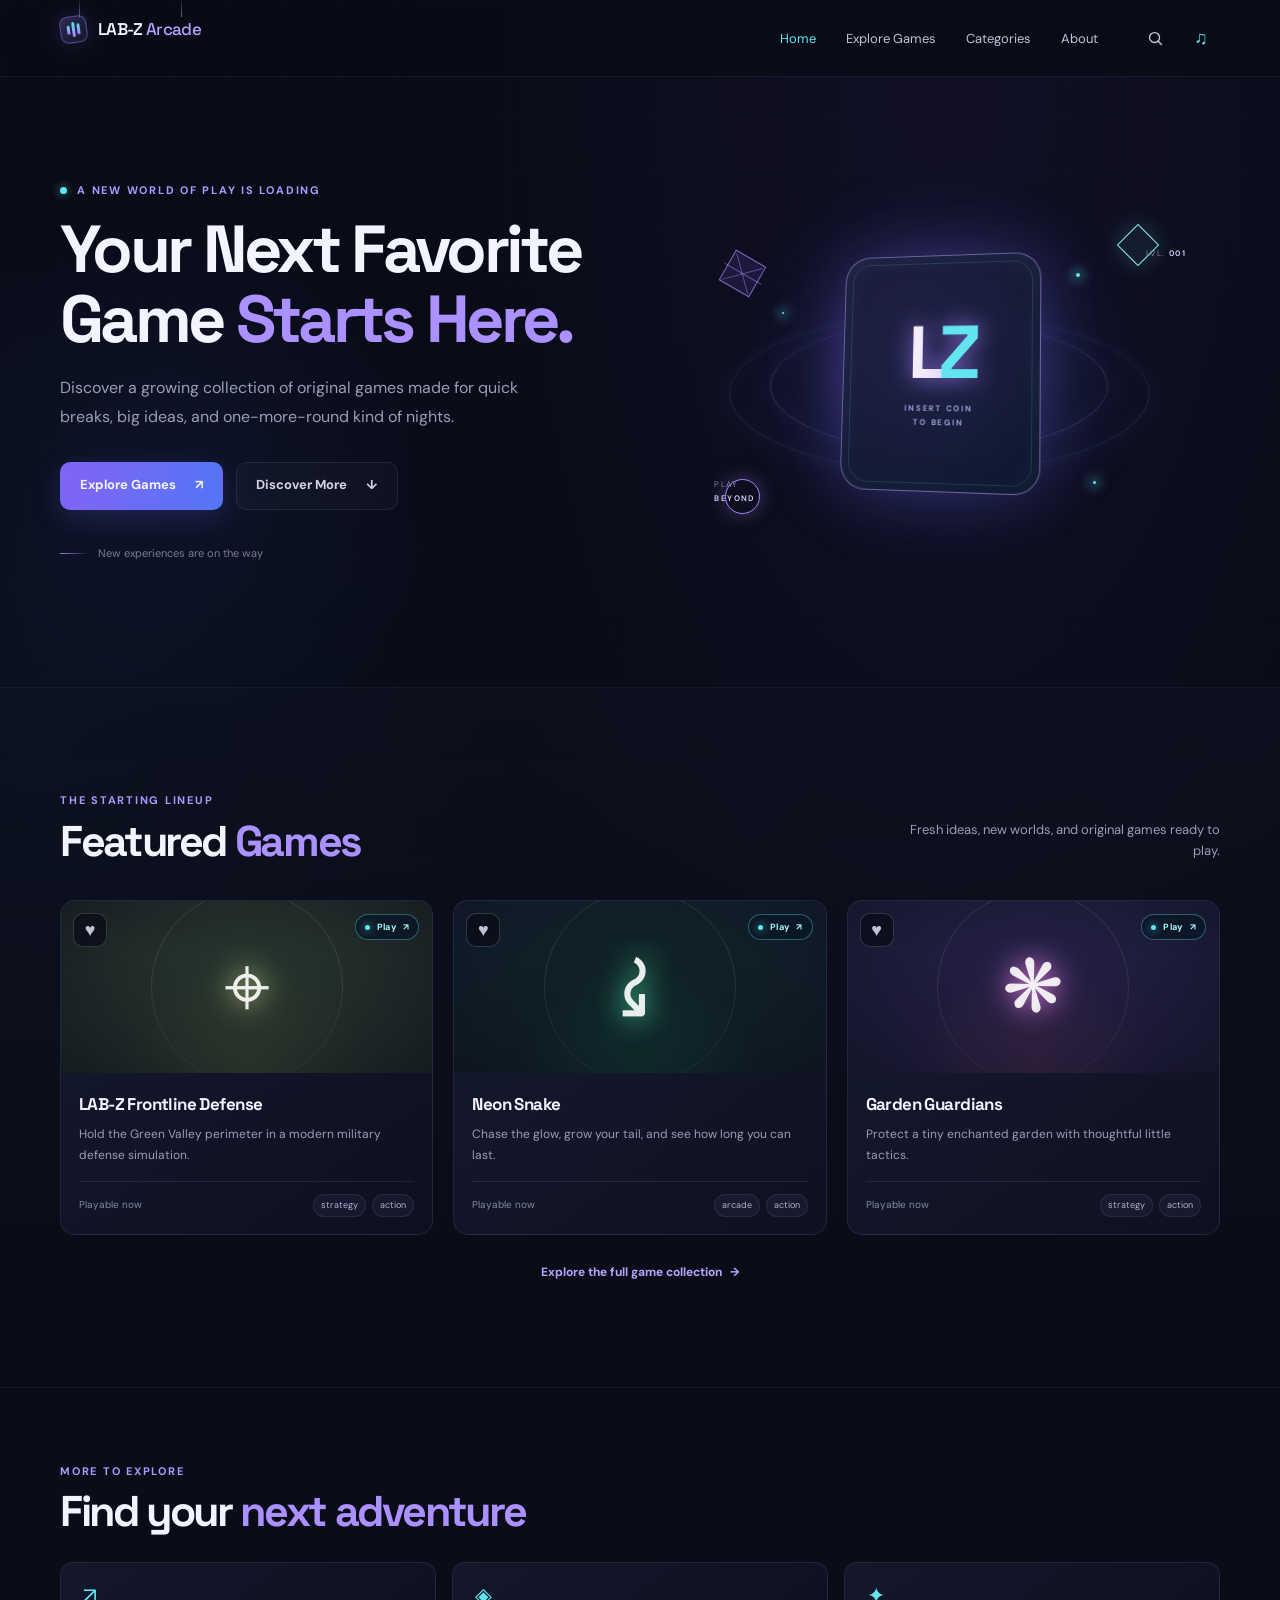
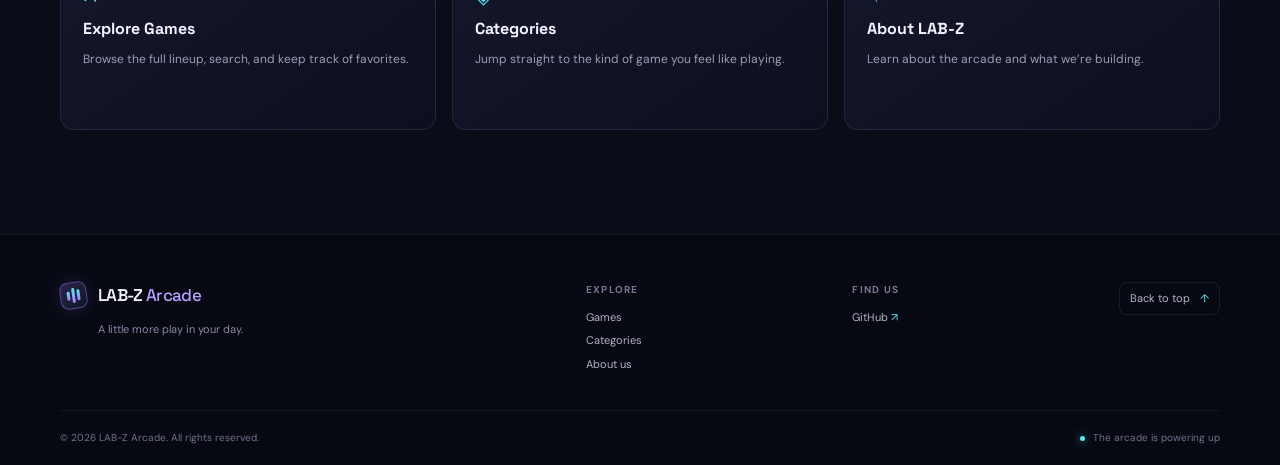
==== commit 0bb66d11: "Stage 1: Add Frontline Defense foundation" ====
--- a/index.html
+++ b/index.html
@@ -82,7 +82,7 @@
             <p class="eyebrow">The starting lineup</p>
             <h2 id="games-title">Featured <span>Games</span></h2>
           </div>
-          <p class="section-intro">Fresh ideas. New worlds. All currently in the works.</p>
+          <p class="section-intro">Fresh ideas, new worlds, and original games ready to play.</p>
         </div>
         <div class="game-grid" id="game-grid" data-limit="3" aria-live="polite"></div>
         <p class="featured-more"><a class="text-link" href="games.html">Explore the full game collection <span aria-hidden="true">→</span></a></p>
--- a/css/style.css
+++ b/css/style.css
@@ -183,12 +183,14 @@
 .game-art[data-art="memory"] { --card-background: radial-gradient(ellipse at 50% 110%, #16415f, #152944 50%, #13182c); --glyph-glow: #62dbfa; }
 .game-art[data-art="space"] { --card-background: radial-gradient(ellipse at 50% 110%, #5b2d49, #30213d 48%, #16182e); --glyph-glow: #ff829c; }
 .game-art[data-art="zombie"] { --card-background: radial-gradient(ellipse at 50% 110%, #3c4930, #242c30 48%, #131a27); --glyph-glow: #b4e56f; }
+.game-art[data-art="frontline"] { --card-background: radial-gradient(ellipse at 50% 110%, #45553a, #27342d 48%, #161d22); --glyph-glow: #c3d88b; }
 .game-art[data-art="snake"] .game-glyph { transform: rotate(90deg); }
 .game-art[data-art="garden"] .game-glyph { transform: rotate(-8deg); }
 .game-art[data-art="chess"] .game-glyph { font-size: 82px; }
 .game-art[data-art="memory"] .game-glyph { font-size: 59px; letter-spacing: .1em; }
 .game-art[data-art="space"] .game-glyph { transform: rotate(-40deg); }
 .game-art[data-art="zombie"] .game-glyph { font-size: 64px; }
+.game-art[data-art="frontline"] .game-glyph { font-size: 82px; }
 .game-badge { position: absolute; top: 13px; right: 13px; display: inline-flex; align-items: center; gap: 7px; padding: 5px 9px; border: 1px solid rgba(255,255,255,.13); border-radius: 20px; background: rgba(10,12,24,.72); color: #d5d4e6; font-size: 9px; font-weight: 700; letter-spacing: .04em; backdrop-filter: blur(8px); }
 .game-badge::before { width: 5px; height: 5px; border-radius: 50%; background: #b59aff; box-shadow: 0 0 8px #a77bff; content: ""; }
 .game-play-link { border-color: rgba(98,229,238,.36); background: rgba(10,23,37,.84); color: #aaf8fa; transition: background .2s ease, box-shadow .2s ease; }
